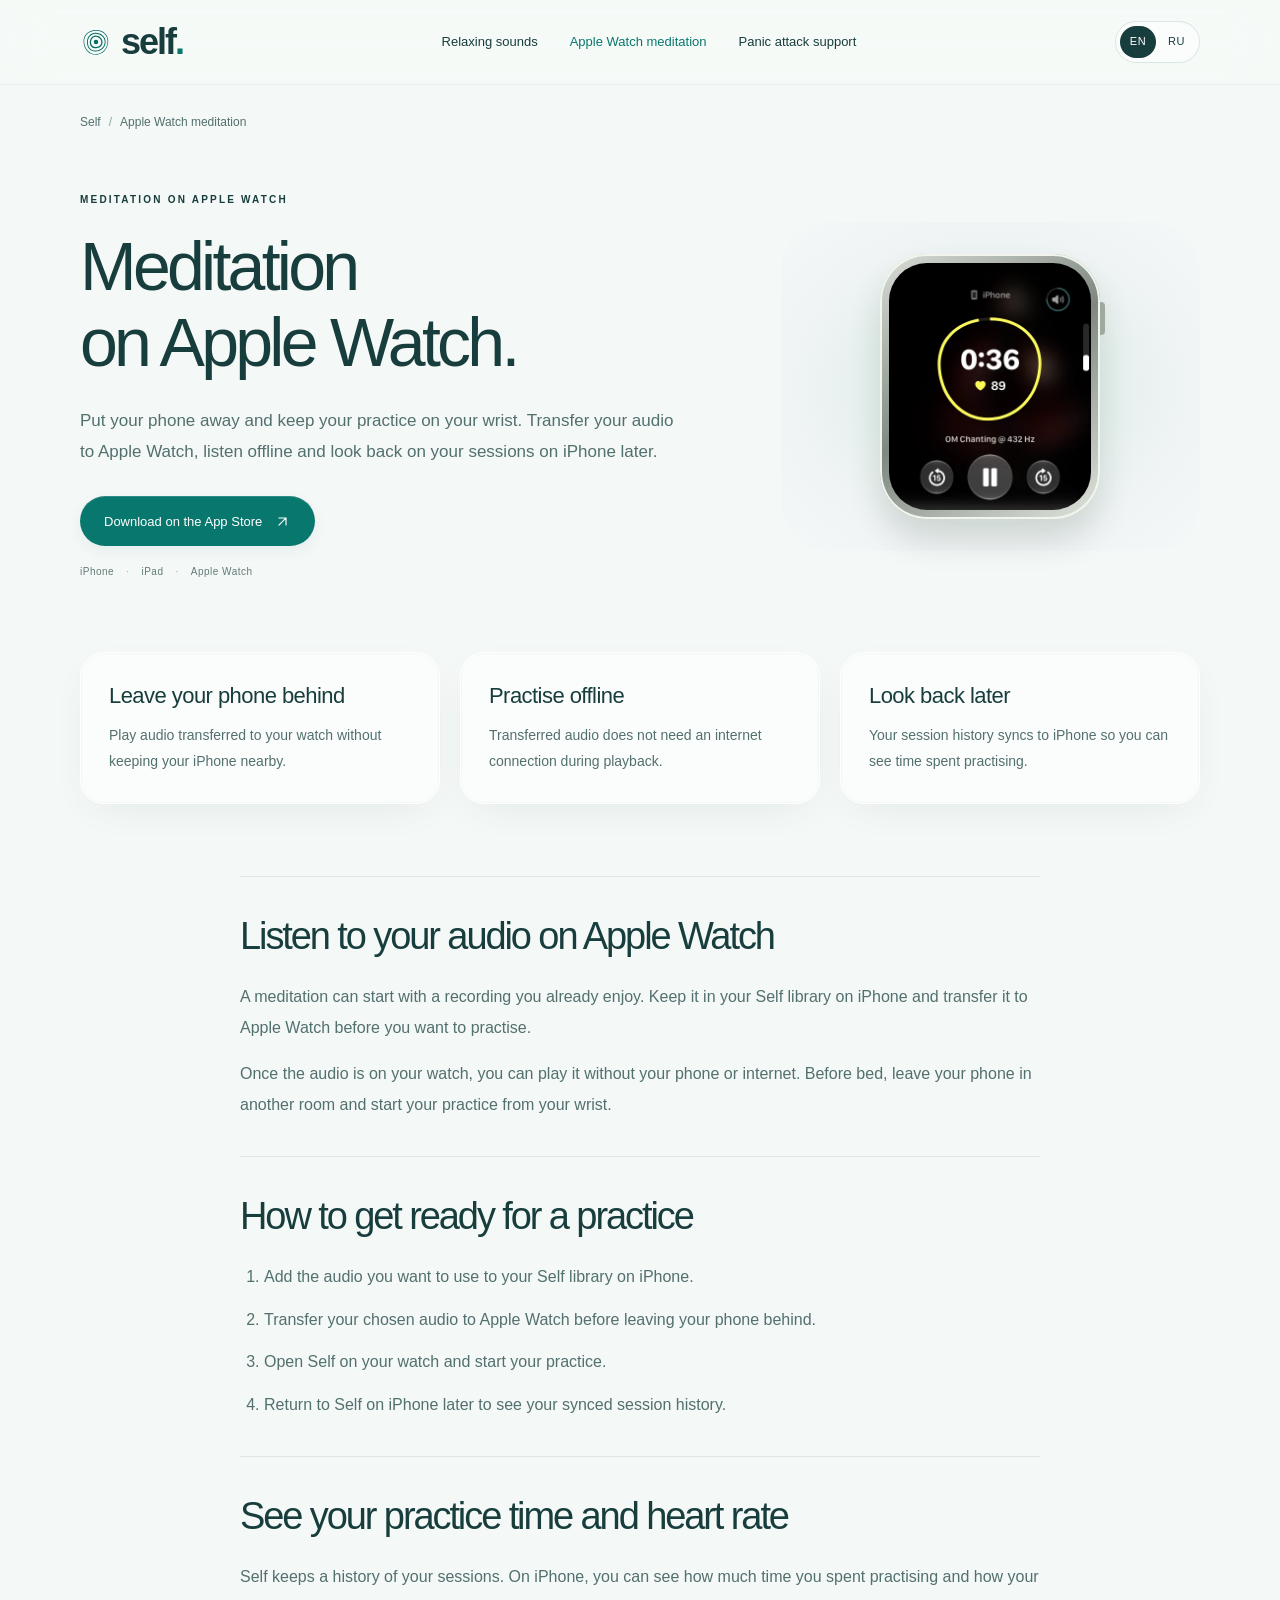
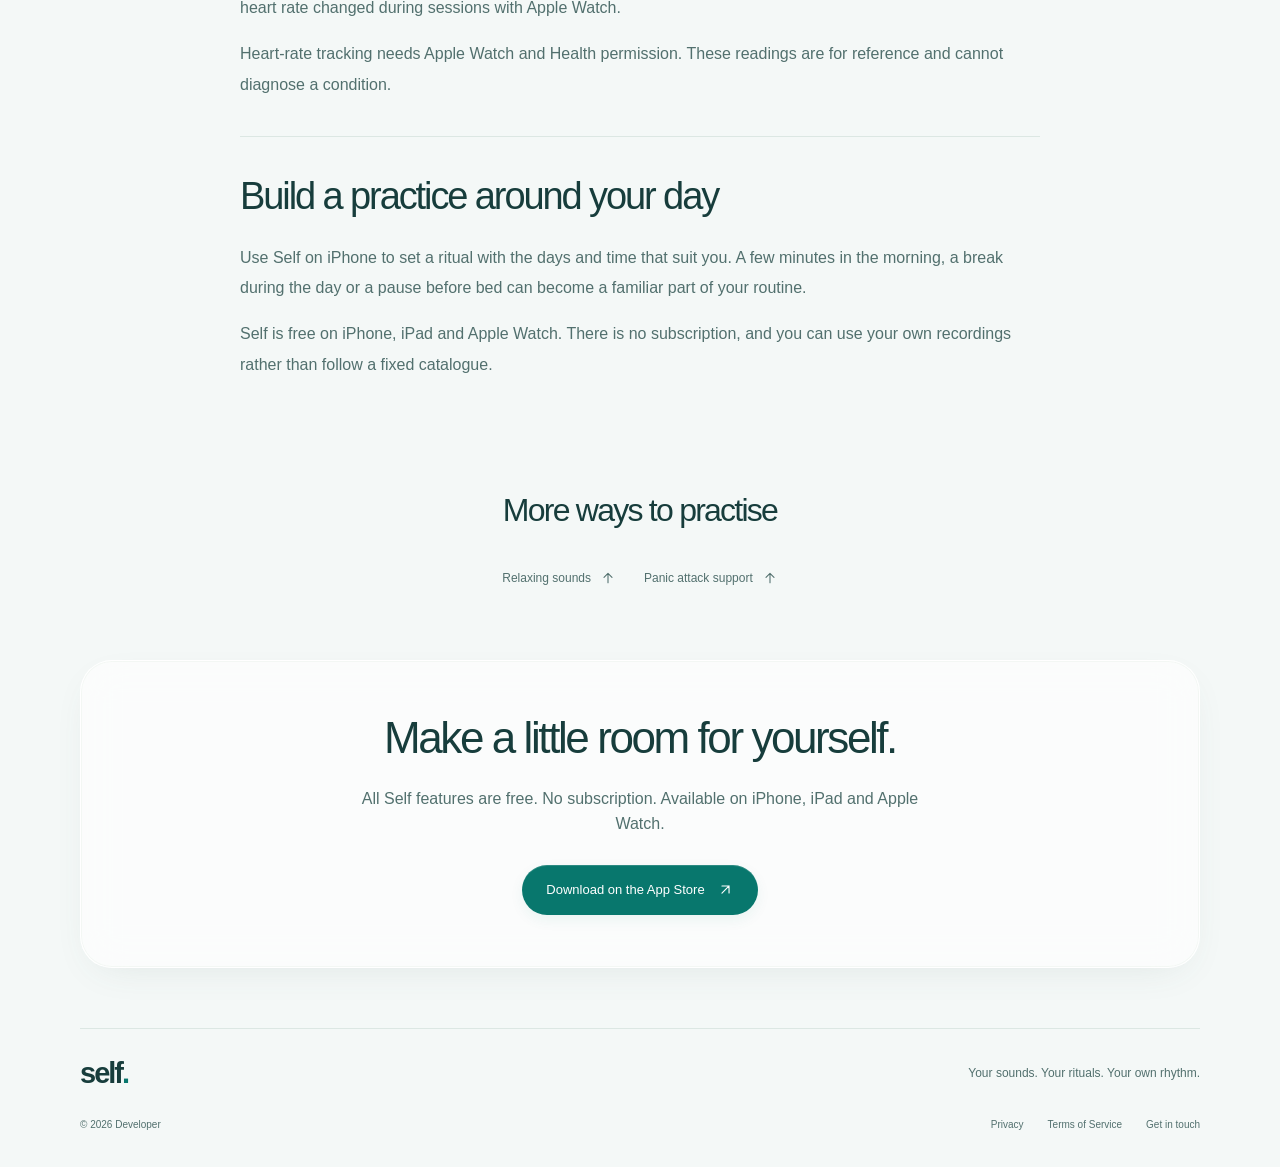
==== apple-watch-meditation/index.html @ dfea4851 "some seo" ====
<!DOCTYPE html>
<html lang="en">
<head>
  <meta charset="utf-8">
  <meta name="viewport" content="width=device-width, initial-scale=1">
  <meta name="theme-color" content="#eff6f5">
  <title>Meditation on Apple Watch Without Your Phone - Self</title>
  <meta name="description" content="Transfer your audio to Apple Watch and meditate without your iPhone or internet. Track sessions and heart-rate changes with Self, a free meditation app.">
  <link rel="canonical" href="https://c0dedbear.github.io/self/apple-watch-meditation/">
  <link rel="alternate" hreflang="en" href="https://c0dedbear.github.io/self/apple-watch-meditation/">
  <link rel="alternate" hreflang="ru" href="https://c0dedbear.github.io/self/ru/apple-watch-meditation/">
  <link rel="alternate" hreflang="x-default" href="https://c0dedbear.github.io/self/apple-watch-meditation/">
  <meta property="og:type" content="website">
  <meta property="og:site_name" content="Self">
  <meta property="og:locale" content="en_US">
  <meta property="og:locale:alternate" content="ru_RU">
  <meta property="og:title" content="Meditation on Apple Watch Without Your Phone - Self">
  <meta property="og:description" content="Transfer your audio to Apple Watch and meditate without your iPhone or internet. Track sessions and heart-rate changes with Self, a free meditation app.">
  <meta property="og:url" content="https://c0dedbear.github.io/self/apple-watch-meditation/">
  <meta property="og:image" content="https://c0dedbear.github.io/self/assets/social.jpg">
  <meta property="og:image:alt" content="Self meditation and relaxing sounds app">
  <meta property="og:image:width" content="1200">
  <meta property="og:image:height" content="630">
  <meta name="twitter:card" content="summary_large_image">
  <meta name="twitter:title" content="Meditation on Apple Watch Without Your Phone - Self">
  <meta name="twitter:description" content="Transfer your audio to Apple Watch and meditate without your iPhone or internet. Track sessions and heart-rate changes with Self, a free meditation app.">
  <meta name="twitter:image" content="https://c0dedbear.github.io/self/assets/social.jpg">
  <meta name="twitter:image:alt" content="Self meditation and relaxing sounds app">
  <link rel="icon" type="image/svg+xml" href="../assets/favicon.svg">
  <link rel="stylesheet" href="../assets/site.css">
  <link rel="stylesheet" href="../assets/feature.css">
  <script src="../assets/language.js" defer></script>
  <script src="../assets/analytics.js" defer></script>
  <script data-goatcounter="https://self.goatcounter.com/count" defer src="https://gc.zgo.at/count.js"></script>
  <script type="application/ld+json">
{
  "@context": "https://schema.org",
  "@graph": [
    {
      "@type": "WebPage",
      "@id": "https://c0dedbear.github.io/self/apple-watch-meditation/#webpage",
      "url": "https://c0dedbear.github.io/self/apple-watch-meditation/",
      "name": "Meditation on Apple Watch Without Your Phone - Self",
      "description": "Transfer your audio to Apple Watch and meditate without your iPhone or internet. Track sessions and heart-rate changes with Self, a free meditation app.",
      "inLanguage": "en",
      "about": {
        "@id": "https://c0dedbear.github.io/self/#app"
      }
    },
    {
      "@type": "BreadcrumbList",
      "itemListElement": [
        {
          "@type": "ListItem",
          "position": 1,
          "name": "Self",
          "item": "https://c0dedbear.github.io/self/"
        },
        {
          "@type": "ListItem",
          "position": 2,
          "name": "Apple Watch meditation",
          "item": "https://c0dedbear.github.io/self/apple-watch-meditation/"
        }
      ]
    }
  ]
}
  </script>
</head>
<body class="feature-page">
  <a class="skip-link" href="#main">Skip to content</a>
  <svg class="icon-definitions" aria-hidden="true" xmlns="http://www.w3.org/2000/svg">
    <defs>
      <symbol id="i-arrow" viewBox="0 0 24 24"><path d="M5 12h14m-6-6 6 6-6 6"/></symbol>
      <symbol id="i-external" viewBox="0 0 24 24"><path d="M7 17 17 7M7 7h10v10"/></symbol>
      <symbol id="i-sound" viewBox="0 0 24 24"><path d="M4 9v6m4-10v14m4-12v10m4-13v16m4-11v6"/></symbol>
      <symbol id="i-watch" viewBox="0 0 24 24"><rect x="5" y="5" width="14" height="14" rx="5"/><path d="m8 5 1-4h6l1 4m-8 14 1 4h6l1-4m-4-10v3l2 2"/></symbol>
      <symbol id="i-leaf" viewBox="0 0 24 24"><path d="M20 3C6 1 1 10 6 16s16-1 14-13ZM4 21 15 10"/></symbol>
      <symbol id="i-heart" viewBox="0 0 24 24"><path d="M20 13 12 21 4 13C-2 7 6-1 12 5c6-6 14 2 8 8Z"/></symbol>
      <symbol id="i-file" viewBox="0 0 24 24"><path d="M14 2H5v20h14V7Zm0 0v5h5M8 12h8M8 16h5"/></symbol>
      <symbol id="i-calendar" viewBox="0 0 24 24"><rect x="3" y="5" width="18" height="16" rx="4"/><path d="M7 2v6m10-6v6M3 11h18m-13 5h1m6 0h1"/></symbol>
      <symbol id="i-rain" viewBox="0 0 24 24"><path d="M6 15H5a4 4 0 1 1 1-8 6 6 0 0 1 11 0 4 4 0 1 1 2 8h-1M8 17l-1 3m6-3-1 3m6-3-1 3"/></symbol>
      <symbol id="i-tree" viewBox="0 0 24 24"><path d="m12 2 7 8h-4l6 7H3l6-7H5Zm0 15v5"/></symbol>
      <symbol id="i-wave" viewBox="0 0 24 24"><path d="M2 7q3-4 7 0t7 0 6 0M2 12q3-4 7 0t7 0 6 0M2 17q3-4 7 0t7 0 6 0"/></symbol>
      <symbol id="i-fire" viewBox="0 0 24 24"><path d="M12 2c3 5 0 7 4 9l2-4c6 8 2 15-6 15S1 15 6 9c0 4 3 4 3 4s-2-6 3-11Z"/></symbol>
      <symbol id="i-coffee" viewBox="0 0 24 24"><path d="M4 9h13v8a4 4 0 0 1-4 4H8a4 4 0 0 1-4-4Zm13 1h2a3 3 0 1 1 0 6h-2M7 2v3m4-3v3m4-3v3"/></symbol>
      <symbol id="i-offline" viewBox="0 0 24 24"><path d="M3 3l18 18M2 8a17 17 0 0 1 3-2m3-1a17 17 0 0 1 14 3M5 12a11 11 0 0 1 3-2m4-1a11 11 0 0 1 7 3M8 16a6 6 0 0 1 7-1M12 20h.01"/></symbol>
      <symbol id="i-menu" viewBox="0 0 24 24"><path d="M4 8h16M4 16h16"/></symbol>
    </defs>
  </svg>
  <header class="site-header">
    <div class="header-inner container">
      <a class="wordmark" href="../" aria-label="Self"><img src="../assets/mark.svg" width="32" height="32" alt=""><span>self<span class="wordmark-dot">.</span></span></a>
      <nav class="desktop-nav" aria-label="Navigation"><a href="../relaxing-sounds/">Relaxing sounds</a><a href="./" aria-current="page">Apple Watch meditation</a><a href="../panic-attack-support/">Panic attack support</a></nav>
      <div class="header-actions"><nav class="language-switch" aria-label="Language"><a href="./" data-language="en" lang="en" hreflang="en" aria-label="English" aria-current="page">EN</a><a href="../ru/apple-watch-meditation/" data-language="ru" lang="ru" hreflang="ru" aria-label="Русский">RU</a></nav><details class="mobile-menu"><summary aria-label="Menu"><svg class="icon" aria-hidden="true"><use href="#i-menu"/></svg></summary><nav aria-label="Navigation"><a href="../relaxing-sounds/">Relaxing sounds</a><a href="./" aria-current="page">Apple Watch meditation</a><a href="../panic-attack-support/">Panic attack support</a></nav></details></div>
    </div>
  </header>
  <main id="main">
    <nav class="breadcrumbs container" aria-label="Breadcrumbs"><ol><li><a href="../">Self</a></li><li aria-current="page">Apple Watch meditation</li></ol></nav>
    <section class="topic-hero container" aria-labelledby="topic-title">
      <div><span class="eyebrow">MEDITATION ON APPLE WATCH</span><h1 id="topic-title">Meditation<br>on Apple Watch.</h1><p class="topic-intro">Put your phone away and keep your practice on your wrist. Transfer your audio to Apple Watch, listen offline and look back on your sessions on iPhone later.</p><div class="hero-actions"><a class="button button-primary" href="https://apps.apple.com/app/id6794390672" target="_blank" rel="noopener noreferrer" data-analytics-event="download_app_apple-watch-meditation_hero" data-goatcounter-click="download_app_apple-watch-meditation_hero_en" data-goatcounter-title="App Store: apple-watch-meditation_hero" data-goatcounter-no-session="1"><span>Download on the App Store</span><svg class="icon" aria-hidden="true"><use href="#i-external"/></svg></a></div><div class="platforms"><span>iPhone</span><span>iPad</span><span>Apple Watch</span></div></div>
      <div class="topic-visual"><div class="watch-frame"><img src="../assets/watch-en.webp" width="416" height="496" alt="Self meditation player on Apple Watch with a session timer" fetchpriority="high"></div></div>
    </section>
    <div class="topic-highlights container"><article class="topic-highlight glass-surface"><h2>Leave your phone behind</h2><p>Play audio transferred to your watch without keeping your iPhone nearby.</p></article>
<article class="topic-highlight glass-surface"><h2>Practise offline</h2><p>Transferred audio does not need an internet connection during playback.</p></article>
<article class="topic-highlight glass-surface"><h2>Look back later</h2><p>Your session history syncs to iPhone so you can see time spent practising.</p></article></div>
    <article class="topic-content container" aria-label="Apple Watch meditation"><section class="topic-section" id="section-1" aria-labelledby="section-1-title"><h2 id="section-1-title">Listen to your audio on Apple Watch</h2><p>A meditation can start with a recording you already enjoy. Keep it in your Self library on iPhone and transfer it to Apple Watch before you want to practise.</p><p>Once the audio is on your watch, you can play it without your phone or internet. Before bed, leave your phone in another room and start your practice from your wrist.</p></section>
      <section class="topic-section" id="section-2" aria-labelledby="section-2-title"><h2 id="section-2-title">How to get ready for a practice</h2><ol><li>Add the audio you want to use to your Self library on iPhone.</li><li>Transfer your chosen audio to Apple Watch before leaving your phone behind.</li><li>Open Self on your watch and start your practice.</li><li>Return to Self on iPhone later to see your synced session history.</li></ol></section>
      <section class="topic-section" id="section-3" aria-labelledby="section-3-title"><h2 id="section-3-title">See your practice time and heart rate</h2><p>Self keeps a history of your sessions. On iPhone, you can see how much time you spent practising and how your heart rate changed during sessions with Apple Watch.</p><p>Heart-rate tracking needs Apple Watch and Health permission. These readings are for reference and cannot diagnose a condition.</p></section>
      <section class="topic-section" id="section-4" aria-labelledby="section-4-title"><h2 id="section-4-title">Build a practice around your day</h2><p>Use Self on iPhone to set a ritual with the days and time that suit you. A few minutes in the morning, a break during the day or a pause before bed can become a familiar part of your routine.</p><p>Self is free on iPhone, iPad and Apple Watch. There is no subscription, and you can use your own recordings rather than follow a fixed catalogue.</p></section></article>
    <section class="topic-related container" aria-labelledby="related-title"><h2 id="related-title">More ways to practise</h2><nav class="topic-related-links" aria-label="More ways to practise"><a class="text-link" href="../relaxing-sounds/">Relaxing sounds<svg class="icon" aria-hidden="true"><use href="#i-arrow"/></svg></a><a class="text-link" href="../panic-attack-support/">Panic attack support<svg class="icon" aria-hidden="true"><use href="#i-arrow"/></svg></a></nav></section>
    <section class="topic-closing container glass-surface" aria-labelledby="closing-title"><h2 id="closing-title">Make a little room for yourself.</h2><p>All Self features are free. No subscription. Available on iPhone, iPad and Apple Watch.</p><a class="button button-primary" href="https://apps.apple.com/app/id6794390672" target="_blank" rel="noopener noreferrer" data-analytics-event="download_app_apple-watch-meditation_closing" data-goatcounter-click="download_app_apple-watch-meditation_closing_en" data-goatcounter-title="App Store: apple-watch-meditation_closing" data-goatcounter-no-session="1"><span>Download on the App Store</span><svg class="icon" aria-hidden="true"><use href="#i-external"/></svg></a></section>
  </main>
  <footer class="site-footer container"><div class="footer-top"><a class="wordmark" href="../" aria-label="Self"><span>self<span class="wordmark-dot">.</span></span></a><p>Your sounds. Your rituals. Your own rhythm.</p></div><div class="footer-bottom"><span>© <span data-year>2026</span> Developer</span><nav aria-label="Useful links"><a href="../privacy/">Privacy</a><a href="../terms/">Terms of Service</a><a href="mailto:codedbear@icloud.com">Get in touch</a></nav></div></footer>
</body>
</html>
---- assets/site.css ----
:root {
  color-scheme: light;
  --ink: #173d3c;
  --secondary: #52706e;
  --accent: #08776d;
  --accent-dark: #07665f;
  --mint: #d2eee5;
  --background: #f4f8f7;
  --rule: #dce7e3;
  --glass: rgb(255 255 255 / 62%);
  --ease: cubic-bezier(.22, 1, .36, 1);
  font-family: -apple-system, BlinkMacSystemFont, "Segoe UI", sans-serif;
  font-synthesis: none;
  -webkit-font-smoothing: antialiased;
  scroll-behavior: smooth;
  scroll-padding-top: 104px;
}
* { box-sizing: border-box; }
body { margin: 0; background: var(--background); color: var(--ink); line-height: 1.6; }
body, button, a { -webkit-tap-highlight-color: transparent; }
button, input { font: inherit; }
button, summary { cursor: pointer; }
a { color: inherit; text-decoration: none; }
img { max-width: 100%; height: auto; display: block; }
button { color: inherit; }
button:disabled { cursor: default; }
[hidden] { display: none !important; }
::selection { color: var(--ink); background: #c6e8de; }
:focus-visible { outline: 3px solid var(--accent); outline-offset: 5px; }
.container { width: min(1120px, calc(100% - 64px)); margin-inline: auto; }
.icon { display: block; width: 24px; height: 24px; fill: none; stroke: currentColor; stroke-width: 1.6; stroke-linecap: round; stroke-linejoin: round; flex: 0 0 auto; }
.icon-definitions { position: absolute; width: 0; height: 0; overflow: hidden; }
.sr-only { position: absolute; width: 1px; height: 1px; padding: 0; margin: -1px; overflow: hidden; clip-path: inset(50%); white-space: nowrap; border: 0; }
.skip-link { position: fixed; z-index: 20; left: 24px; top: 16px; padding: 12px 20px; border-radius: 14px; color: #fff; background: var(--accent); transform: translateY(-160%); }
.skip-link:focus { transform: none; }
.site-header { position: sticky; z-index: 10; top: 0; background: rgb(246 250 248 / 78%); border-bottom: 1px solid rgb(216 231 225 / 50%); backdrop-filter: blur(22px); -webkit-backdrop-filter: blur(22px); }
.header-inner { min-height: 84px; display: flex; justify-content: space-between; align-items: center; gap: 24px; }
.wordmark { display: inline-flex; align-items: center; gap: 9px; line-height: 1; }
.wordmark > span { font-size: 36px; letter-spacing: -2px; font-weight: 650; }
.wordmark-dot { color: var(--accent); }
.desktop-nav { display: flex; gap: 32px; font-size: 13px; font-weight: 500; }
.desktop-nav a { padding-block: 12px; position: relative; }
.desktop-nav a::after { content: ""; position: absolute; bottom: 7px; left: 0; width: 100%; height: 1px; background: var(--accent); transform: scaleX(0); transform-origin: left; transition: transform .3s var(--ease); }
.desktop-nav a:hover::after { transform: scaleX(1); }
.header-actions { display: flex; align-items: center; gap: 12px; }
.language-switch { display: flex; gap: 2px; padding: 4px; border: 1px solid rgb(201 219 211 / 65%); border-radius: 100px; background: rgb(255 255 255 / 55%); }
.language-switch a { display: grid; place-items: center; border-radius: 100px; padding: 7px 10px; min-height: 32px; font-size: 11px; letter-spacing: .5px; transition: background .2s, color .2s; }
.language-switch a[aria-current="page"] { background: var(--ink); color: #fff; }
.mobile-menu summary { width: 38px; height: 38px; display: grid; place-items: center; background: transparent; border: 1px solid var(--rule); border-radius: 50%; }
.mobile-menu { display: none; }
.hero { position: relative; overflow: clip; padding-top: 77px; background: linear-gradient(180deg, #f0f5f5, #f4f8f7); isolation: isolate; }
.hero-wash { position: absolute; inset: 0; z-index: -1; pointer-events: none; }
.hero-wash span { position: absolute; border-radius: 50%; filter: blur(70px); opacity: .52; animation: ambient 22s ease-in-out infinite alternate; }
.hero-wash span:nth-child(1) { width: 660px; height: 660px; left: calc(50% - 620px); top: 210px; background: #dcdaef; }
.hero-wash span:nth-child(2) { width: 820px; height: 620px; right: calc(50% - 650px); top: 260px; background: #bce8dd; animation-delay: -10s; }
.hero-wash span:nth-child(3) { width: 420px; height: 400px; right: 10%; top: -150px; background: #dfedee; animation-delay: -5s; }
.hero-content { position: relative; z-index: 2; text-align: center; }
.eyebrow { font-size: 10px; font-weight: 600; letter-spacing: 2.2px; text-transform: uppercase; line-height: 1.6; display: block; }
.hero-eyebrow { display: inline-flex; align-items: center; gap: 10px; border: 1px solid #dbe9e3; border-radius: 100px; padding: 9px 16px; background: rgb(255 255 255 / 50%); font-size: 9px; letter-spacing: 1.8px; }
.status-dot { width: 5px; height: 5px; border-radius: 50%; background: #579d88; box-shadow: 0 0 0 4px #579d8810; flex: 0 0 auto; }
h1, h2, h3, p { margin: 0; }
h1 { font-weight: 500; font-size: clamp(56px, 6.8vw, 88px); line-height: 1.08; letter-spacing: -.065em; margin: 27px 0 24px; }
.gradient-text { color: var(--accent); background: linear-gradient(110deg, #167867, #6d9a92 92%); -webkit-background-clip: text; background-clip: text; -webkit-text-fill-color: transparent; }
.hero-description { max-width: 450px; margin-inline: auto; font-size: 16px; color: var(--secondary); line-height: 1.85; }
.hero-actions { margin: 29px 0 22px; display: flex; justify-content: center; align-items: center; gap: 20px; flex-wrap: wrap; }
.button { display: inline-flex; justify-content: center; align-items: center; gap: 12px; min-height: 50px; border: 0; border-radius: 100px; padding: 14px 24px; font-size: 13px; font-weight: 500; line-height: 1.5; transition: transform .3s var(--ease), box-shadow .3s, background .3s; }
.button-primary { color: #fff; background: var(--accent); box-shadow: 0 5px 14px #08776d12, inset 0 1px 0 #ffffff26; }
.button-primary:hover { background: var(--accent-dark); transform: translateY(-2px); box-shadow: 0 10px 24px #08776d24; }
.button .icon { width: 17px; height: 17px; }
.platforms { display: flex; justify-content: center; gap: 12px; color: #627b76; font-size: 10px; letter-spacing: .5px; }
.platforms span + span::before { content: "·"; margin-right: 12px; opacity: .6; }
.hero-scene { height: 657px; position: relative; margin-top: 14px; }
.scene-halo { position: absolute; width: min(690px, 100%); aspect-ratio: 1; border-radius: 50%; left: 50%; top: 0; transform: translateX(-50%); background: radial-gradient(circle, #b4e2d89c 0%, #c8e8e03d 45%, transparent 68%); }
.scene-mark { position: absolute; width: min(630px, 100%); left: 50%; top: -5px; transform: translateX(-50%); opacity: .1; }
.scene-mark img { width: 100%; }
.scene-phone { width: 235px; position: absolute; left: calc(50% - 117.5px); top: 53px; transform: translateY(var(--hero-offset, 0px)) rotate(-3deg); transition: transform .5s var(--ease); z-index: 2; }
.phone-frame { padding: 7px; background: linear-gradient(135deg, #eff4f1, #9eaca8 60%, #f5faf6); border: 1px solid #b3c2bd; border-radius: 37px; box-shadow: 0 30px 65px -20px #244c4240, 0 5px 14px #173d3c0e, inset 0 0 0 2px #fff; }
.phone-frame img { width: 100%; border-radius: 29px; }
.glass-surface { background: var(--glass); border: 1px solid rgb(255 255 255 / 85%); box-shadow: 0 12px 40px -18px #41665b26, inset 0 0 0 1px #e0ebe24d; backdrop-filter: blur(20px); -webkit-backdrop-filter: blur(20px); }
.floating-card { position: absolute; border-radius: 24px; padding: 20px 22px; z-index: 3; display: flex; align-items: center; gap: 14px; animation: float 9s ease-in-out infinite; }
.floating-card strong { display: block; font-size: 13px; font-weight: 500; }
.floating-card span:not(.tile-icon) { display: block; font-size: 11px; color: var(--secondary); margin-top: 3px; }
.float-sounds { left: calc(50% - 425px); top: 155px; width: 268px; flex-wrap: wrap; transform: rotate(-6deg); }
.float-watch { right: calc(50% - 435px); top: 328px; width: 279px; transform: rotate(5deg); animation-delay: -4s; }
.tile-icon { width: 40px; height: 40px; display: grid; place-items: center; background: #e3f0e9; color: var(--accent); border-radius: 13px; flex: 0 0 auto; }
.tile-icon .icon { width: 20px; height: 20px; }
.mini-faders { display: flex; gap: 8px; width: 100%; padding-left: 54px; padding-top: 2px; }
.mini-faders i { width: 22px; height: 57px; border: 1px solid #c5d9cf; border-radius: 12px; background: linear-gradient(to top, #86b9a5 58%, #ecf6f1 58%); }
.mini-faders i:nth-child(2) { background: linear-gradient(to top, #a3c5cb 34%, #ecf6f1 34%); }
.mini-faders i:nth-child(3) { background: linear-gradient(to top, #b3b6d0 77%, #ecf6f1 77%); }
.mini-faders i:nth-child(4) { background: linear-gradient(to top, #cbbba7 43%, #ecf6f1 43%); }
.scene-caption { position: absolute; bottom: 14px; left: 0; right: 0; display: flex; justify-content: center; align-items: center; gap: 22px; font-size: 11px; color: var(--secondary); letter-spacing: .9px; }
.caption-line { width: 60px; height: 1px; background: #bccfc8; }
.section-space { padding-top: 115px; }
.section-heading { text-align: center; margin-bottom: 50px; }
h2 { font-size: clamp(36px, 4.5vw, 54px); line-height: 1.15; font-weight: 500; letter-spacing: -.055em; margin-top: 16px; }
.soft-text { color: #739289; }
.section-heading > p { max-width: 420px; margin: 21px auto 0; font-size: 15px; color: var(--secondary); line-height: 1.85; }
.feature-grid { display: grid; grid-template-columns: 1.1fr 1fr; gap: 24px; }
.feature-card { position: relative; display: flex; flex-direction: column; border-radius: 32px; min-height: 575px; overflow: hidden; isolation: isolate; transition: box-shadow .5s var(--ease), transform .5s var(--ease); }
@media(hover: hover) { .feature-card:hover { box-shadow: 0 28px 65px -26px #285b492b; transform: translateY(-4px); } }
.feature-copy { position: relative; z-index: 2; flex-shrink: 0; padding: 35px 36px; }
.feature-copy .tile-icon { margin-bottom: 24px; }
.feature-copy .eyebrow { color: var(--secondary); font-size: 9px; letter-spacing: 1.5px; margin-bottom: 15px; }
h3 { font-size: 30px; font-weight: 500; line-height: 1.23; letter-spacing: -.035em; }
.feature-copy > p { color: var(--secondary); font-size: 13px; line-height: 1.85; max-width: 355px; margin-top: 17px; }
.sound-card { background: linear-gradient(150deg, #e8f4ee, #e2efe9 55%, #e9edf4); }
.sound-art { position: relative; height: 220px; flex-shrink: 0; margin-top: auto; display: flex; justify-content: center; align-items: flex-end; }
.sound-orbit { position: absolute; top: -180px; right: -60px; width: 400px; height: 400px; border: 1px solid #bad7c47a; border-radius: 50%; z-index: -1; }
.sound-orbit::after { content: ""; position: absolute; inset: 35px; border: 1px solid #bad7c45c; border-radius: 50%; }
.sound-bars { display: flex; gap: 18px; align-items: flex-end; padding: 0 20px 27px; width: min(345px, 100%); }
.sound-bar { height: 158px; flex: 1; min-width: 0; position: relative; display: flex; align-items: flex-end; justify-content: center; padding-bottom: 20px; border: 1px solid #ffffff; border-radius: 40px; background: #ffffff85; color: #fff; overflow: hidden; box-shadow: 0 12px 24px #385e4312; }
.sound-bar span { position: absolute; inset: 36% 0 0; border-radius: 22px; z-index: 0; background: #82a7b4; }
.sound-bar .icon { z-index: 1; width: 23px; }
.sound-bar.forest span { top: 13%; background: #76a78a; }
.sound-bar.waves span { top: 49%; background: #779dca; }
.sound-bar.fire span { top: 61%; background: #c7a77d; }
.library-card { background: linear-gradient(155deg, #f5f7fc, #e8eef5); }
.library-card h3 { font-size: 29px; }
.card-device { position: relative; flex-shrink: 0; width: 225px; margin: 0 48px -245px auto; transform: rotate(-9deg); }
.rhythm-section { position: relative; overflow: clip; }
.rhythm-layout { display: grid; grid-template-columns: 1fr 1fr; align-items: center; gap: 88px; }
.rhythm-visual { position: relative; min-height: 580px; display: grid; place-items: center; }
.rhythm-blob { position: absolute; width: 440px; max-width: 100%; height: 480px; background: linear-gradient(120deg, #e5e7f1, #dceee8); border-radius: 46% 54% 55% 45% / 52% 42% 58% 48%; transform: rotate(-12deg); }
.rhythm-visual > .phone-frame { width: 216px; transform: rotate(5deg); z-index: 1; }
.ritual-note { position: absolute; z-index: 2; bottom: 68px; left: -6px; padding: 18px 22px; border-radius: 18px; font-size: 12px; line-height: 1.6; display: flex; gap: 14px; align-items: center; transform: rotate(-5deg); }
.ritual-note .icon { color: var(--accent); }
.rhythm-copy > p { margin-top: 24px; max-width: 380px; font-size: 15px; line-height: 1.85; color: var(--secondary); }
.detail-list { padding: 0; margin: 29px 0 0; list-style: none; display: grid; gap: 20px; }
.detail-list li { display: flex; gap: 12px; align-items: center; font-size: 12px; color: var(--secondary); }
.detail-list .icon { width: 18px; height: 18px; color: var(--accent); }
.devices-grid { grid-template-columns: 1fr 1fr; }
.devices-grid .feature-card { min-height: 560px; }
.watch-card { background: linear-gradient(135deg, #eef4ed, #e4eee3 75%, #e2e9e4); }
.watch-stage { position: relative; flex-shrink: 0; width: 210px; height: 305px; margin: auto 48px -26px auto; transform: rotate(-14deg); }
.watch-strap { position: absolute; inset: -30px 24px; border-radius: 32px; background: linear-gradient(90deg, #c5d0c3, #e1e5dd 35%, #c7d1c4); box-shadow: inset 0 0 0 1px #b9c6b4; }
.watch-frame { position: absolute; inset: 49px 0 31px; padding: 9px; border-radius: 47px; background: linear-gradient(145deg, #dadfd8, #7e8880 48%, #e1e5de); box-shadow: 0 22px 32px #213e2826, inset 0 0 0 2px #f2f5ec; }
.watch-frame::after { content: ""; position: absolute; right: -5px; top: 48px; width: 5px; height: 33px; background: #9fa9a0; border-radius: 0 4px 4px 0; }
.watch-frame img { width: 100%; height: 100%; object-fit: cover; border-radius: 38px; }
.diary-card { background: linear-gradient(135deg, #eef1fa, #e5ecf5); }
.diary-card .card-device { width: 212px; transform: rotate(8deg); }
.feature-note { max-width: 640px; margin: 22px auto 0; font-size: 10px; line-height: 1.7; text-align: center; color: var(--secondary); }
.panic-panel { display: grid; grid-template-columns: minmax(0, 1.2fr) minmax(0, .8fr); gap: 40px; align-items: center; padding: 48px; border-radius: 36px; overflow: clip; background: linear-gradient(120deg, #f9f5f8e6, #f1eff7e6 65%, #ecf2f5e6); }
.panic-copy .eyebrow { color: #886780; }
.panic-copy h2 { font-size: clamp(34px, 3.6vw, 47px); margin-top: 17px; }
.panic-copy .soft-text { color: #977e95; }
.panic-intro { margin-top: 22px; font-size: 13px; line-height: 1.85; color: var(--secondary); max-width: 465px; }
.panic-mechanics { margin-top: 27px; border-top: 1px solid #ded8e3; }
.panic-mechanics details { border-bottom: 1px solid #ded8e3; }
.panic-mechanics summary { display: flex; gap: 13px; align-items: center; min-height: 66px; padding: 13px 0; font-size: 13px; font-weight: 600; cursor: pointer; list-style: none; line-height: 1.5; }
.panic-mechanics summary::-webkit-details-marker { display: none; }
.panic-mechanics summary:hover { color: #886780; }
.panic-step { font-size: 10px; font-weight: 500; letter-spacing: .05em; color: #977e95; flex-shrink: 0; }
.panic-expand { position: relative; margin-left: auto; flex: 0 0 22px; height: 22px; border-radius: 50%; background: #e9e3ed; }
.panic-expand::before, .panic-expand::after { content: ""; position: absolute; background: #886780; width: 8px; height: 1px; left: 7px; top: 10.5px; }
.panic-expand::after { rotate: 90deg; transition: rotate .2s var(--ease); }
.panic-mechanics details[open] .panic-expand::after { rotate: 0deg; }
.panic-mechanics details > p { padding: 0 0 19px 27px; font-size: 12px; line-height: 1.8; color: var(--secondary); }
.panic-voice { display: flex; gap: 12px; align-items: center; margin-top: 25px; color: #886780; }
.panic-voice .icon { flex: 0 0 21px; }
.panic-voice p { font-size: 11px; line-height: 1.7; }
.panic-visual { min-width: 0; position: relative; display: flex; flex-direction: column; align-items: center; justify-content: center; padding-block: 28px; }
.panic-orbit { position: absolute; width: 360px; aspect-ratio: 1; border-radius: 50%; background: radial-gradient(circle, #e2cee2 0, #e5dbe940 62%, transparent 72%); }
.panic-orbit::before, .panic-orbit::after { content: ""; position: absolute; inset: 10%; border: 1px solid #cbb9d047; border-radius: 50%; }
.panic-orbit::after { inset: -3%; }
.panic-visual .phone-frame { width: 218px; max-width: 100%; z-index: 1; transform: rotate(3deg); box-shadow: 0 28px 55px -17px #4e315c40; }
.panic-step-visual { display: none; }
.panic-screen-stack { display: grid; }
.panic-screen-stack .panic-screen { grid-area: 1 / 1; width: 100%; aspect-ratio: 840 / 1826; object-fit: cover; opacity: 0; visibility: hidden; transition: opacity .3s var(--ease), visibility .3s; }
.panic-screen-stack .panic-screen.is-active { opacity: 1; visibility: visible; }
.panic-mechanics details[data-active="true"] summary { color: #775470; }
.panic-mechanics details[data-active="true"] .panic-step { color: #775470; font-weight: 700; }
.panic-card-visual { align-self: stretch; display: flex; justify-content: center; margin-top: auto; padding: 30px 0 8px; }
.panic-card-visual .phone-frame { width: 208px; max-width: 100%; box-shadow: 0 24px 46px -18px #4e315c3b; }
.panic-caption { position: relative; margin-top: 28px; font-size: 11px; color: #886780; text-align: center; }
.panic-preparation { margin-top: 33px; }
.panic-preparation > .eyebrow { margin-bottom: 18px; color: #886780; text-align: center; line-height: 1.8; }
.panic-personal-grid { display: grid; grid-template-columns: minmax(0, 1fr) minmax(0, 1fr); gap: 20px; }
.panic-personal-card { display: flex; flex-direction: column; align-items: flex-start; overflow: clip; padding: 30px; border-radius: 26px; background: linear-gradient(130deg, #f8f5f9bd, #eef3f6b0); }
.panic-personal-card .tile-icon { background: #eee7f0; color: #886780; margin-bottom: 18px; }
.panic-personal-card h3 { font-size: 23px; line-height: 1.3; letter-spacing: -.025em; }
.panic-personal-card p { margin-top: 13px; font-size: 13px; color: var(--secondary); line-height: 1.85; }
.closing { text-align: center; padding: 114px 0 93px; }
.closing > img { margin: 0 auto 26px; opacity: .7; }
.closing-actions { margin-top: 28px; }
.closing h2 { font-size: clamp(42px, 4.7vw, 62px); }
.text-link { display: inline-flex; align-items: center; gap: 9px; color: var(--secondary); font-size: 12px; padding: 12px 0; margin-top: 19px; }
.text-link .icon { width: 16px; height: 16px; transform: rotate(-90deg); }
.text-link:hover { color: var(--accent); }
.site-footer { border-top: 1px solid var(--rule); padding: 30px 0 28px; }
.footer-top, .footer-bottom { display: flex; align-items: center; justify-content: space-between; gap: 24px; }
.footer-top p { color: var(--secondary); font-size: 12px; }
.footer-top .wordmark > span { font-size: 29px; }
.footer-bottom { margin-top: 23px; font-size: 10px; color: var(--secondary); }
.footer-features { display: flex; flex-wrap: wrap; gap: 12px 24px; margin-top: 24px; color: var(--secondary); font-size: 12px; }
.footer-features a:hover { color: var(--accent); }
.footer-bottom nav { display: flex; flex-wrap: wrap; gap: 24px; align-items: center; }
.footer-bottom a { padding-block: 6px; }
.footer-bottom a:hover { color: var(--accent); }
.footer-coffee { display: inline-flex; gap: 6px; align-items: center; }
.footer-coffee .icon { width: 14px; height: 14px; }
[data-reveal-state="waiting"] { opacity: 0; transform: translateY(24px); }
[data-reveal] { transition: opacity .85s var(--ease), transform .85s var(--ease); }
@keyframes ambient { to { transform: translate(40px, 30px) scale(1.08); } }
@keyframes float { 0%,100% { translate: 0 0; } 50% { translate: 0 -12px; } }
html[data-motion="off"] *, html[data-motion="off"] *::before, html[data-motion="off"] *::after { animation: none !important; transition: none !important; }
html[data-motion="off"] { scroll-behavior: auto; }
html[data-motion="off"] [data-reveal-state="waiting"] { opacity: 1; transform: none; }
html[data-motion="off"] .scene-phone { transform: rotate(-3deg); }
html[lang="ru"] h1 { font-size: clamp(51px, 6.6vw, 84px); }
@media(min-width: 1500px) { .hero { padding-top: 96px; } }
@media(max-width: 1000px) {
  .panic-panel { padding: 36px; gap: 28px; }
  .container { width: calc(100% - 48px); }
  .float-sounds { left: 30px; width: 230px; top: 125px; padding: 17px; }
  .float-watch { right: 20px; width: 245px; padding: 17px; }
  .floating-card strong { font-size: 12px; }
  .floating-card span:not(.tile-icon) { font-size: 10px; }
  .rhythm-layout { gap: 42px; }
  .feature-copy { padding: 30px; }
  .card-device { width: 195px; }
}
@media(max-width: 760px) {
  .panic-panel { grid-template-columns: minmax(0, 1fr); padding: 34px; gap: 12px; }
  .panic-intro { max-width: none; }
  .panic-visual { display: none; }
  .panic-mechanics details { scroll-margin-top: 100px; }
  .panic-step-visual { display: flex; justify-content: center; padding: 8px 0 24px; }
  .panic-step-visual .phone-frame { width: 190px; max-width: 100%; box-shadow: 0 20px 40px -18px #4e315c40; }
  .header-inner { min-height: 72px; gap: 12px; }
  .desktop-nav { gap: 18px; font-size: 11px; }
  .wordmark > span { font-size: 30px; }
  .wordmark img { width: 27px; }
  .hero { padding-top: 58px; }
  .hero-scene { height: 603px; }
  .scene-phone { width: 210px; left: calc(50% - 105px); top: 50px; }
  .scene-mark { width: 520px; max-width: 100%; }
  .float-sounds { left: 0; top: 143px; width: 205px; padding: 15px; gap: 10px; }
  .float-watch { width: 215px; right: 0; top: 348px; padding: 15px; gap: 10px; }
  .floating-card .tile-icon { width: 30px; height: 30px; border-radius: 9px; }
  .floating-card .tile-icon .icon { width: 17px; height: 17px; }
  .mini-faders { padding-left: 40px; }
  .section-space { padding-top: 85px; }
  .feature-grid { gap: 16px; }
  .feature-card { min-height: 555px; }
  .feature-copy { padding: 25px; }
  .feature-copy h3 { font-size: 27px; }
  .feature-copy p { font-size: 12px; }
  .card-device { width: 190px; margin-right: 35px; margin-bottom: -180px; }
  .sound-art { height: 186px; }
  .sound-bars { gap: 9px; padding-inline: 20px; }
  .sound-bar { height: 130px; }
  .rhythm-layout { gap: 30px; }
  .rhythm-visual { min-height: 525px; }
  .rhythm-visual > .phone-frame { width: 190px; }
  .rhythm-blob { height: 380px; }
  .ritual-note { padding: 14px; font-size: 10px; gap: 8px; bottom: 35px; }
  .watch-stage { width: 178px; height: 268px; margin-right: 35px; }
  .watch-frame { border-radius: 42px; padding: 7px; }
  .watch-frame img { border-radius: 34px; }
  .diary-card .card-device { width: 190px; }
}
@media(max-width: 600px) {
  .panic-personal-grid { grid-template-columns: minmax(0, 1fr); gap: 16px; }
  .panic-personal-card { padding: 26px; border-radius: 24px; }
  .panic-personal-card h3 { font-size: 22px; }
  .panic-personal-card p { font-size: 12px; }
  .panic-preparation > .eyebrow { padding-inline: 12px; letter-spacing: 1.2px; }

  .panic-panel { padding: 28px 24px; border-radius: 28px; }
  .panic-copy h2 { font-size: clamp(31px, 8vw, 40px); }
  .panic-intro { font-size: 12px; }
  .panic-mechanics summary { font-size: 12px; gap: 10px; }
  .panic-mechanics details > p { padding-left: 0; }
  .panic-visual .phone-frame { width: 196px; }
  .panic-orbit { width: 300px; }
  :root { scroll-padding-top: 92px; }
  .container { width: calc(100% - 40px); }
  .header-actions { gap: 8px; }
  .desktop-nav { display: none; }
  .mobile-menu { display: block; position: relative; }
  .mobile-menu summary { list-style: none; }
  .mobile-menu summary::-webkit-details-marker { display: none; }
  .mobile-menu summary .icon { width: 18px; height: 18px; }
  .mobile-menu nav { position: absolute; top: 48px; right: 0; width: 200px; display: grid; padding: 8px; border: 1px solid var(--rule); border-radius: 18px; background: #f8fbf9; box-shadow: 0 15px 35px #193f3b16; }
  .mobile-menu a { display: block; padding: 12px 14px; border-radius: 10px; font-size: 13px; }
  .mobile-menu a:hover { background: #e8f1ed; }
  .hero { padding-top: 44px; }
  h1, html[lang="ru"] h1 { font-size: clamp(44px, 10vw, 60px); letter-spacing: -.058em; margin-top: 26px; }
  .hero-eyebrow { font-size: 8px; letter-spacing: 1.1px; padding: 8px 11px; gap: 8px; }
  .hero-description { max-width: 335px; font-size: 14px; padding-inline: 5px; }
  .hero-actions { margin-top: 24px; gap: 12px; }
  .button { font-size: 12px; padding-inline: 21px; }
  .platforms { font-size: 9px; }
  .hero-scene { height: 587px; margin-top: 22px; }
  .scene-phone { width: 199px; left: calc(50% - 99.5px); top: 61px; }
  .phone-frame { padding: 6px; border-radius: 31px; }
  .phone-frame img { border-radius: 25px; }
  .scene-halo { top: 72px; }
  .scene-mark { width: 370px; max-width: 110%; top: 80px; }
  .float-sounds { top: 22px; left: -4px; width: 177px; padding: 13px; border-radius: 19px; gap: 9px; }
  .floating-card strong { font-size: 10px; }
  .floating-card span:not(.tile-icon) { font-size: 9px; }
  .floating-card .tile-icon { width: 26px; height: 26px; }
  .mini-faders { padding-left: 35px; gap: 6px; }
  .mini-faders i { height: 33px; width: 14px; border-radius: 8px; }
  .float-watch { top: 398px; width: 190px; right: -3px; padding: 13px; border-radius: 18px; }
  .scene-caption { bottom: 8px; font-size: 10px; gap: 16px; }
  .caption-line { width: 36px; }
  .section-space { padding-top: 72px; }
  .section-heading { margin-bottom: 33px; }
  .eyebrow { font-size: 8px; letter-spacing: 1.65px; }
  h2 { font-size: clamp(32px, 8vw, 43px); }
  .section-heading p { font-size: 13px; max-width: 300px; }
  .feature-grid, .devices-grid { grid-template-columns: 1fr; gap: 18px; }
  .feature-card { min-height: 500px; border-radius: 26px; }
  .feature-copy { padding: 29px; }
  .feature-copy h3, .library-card h3 { font-size: 29px; }
  .feature-copy > p { font-size: 12px; max-width: 290px; }
  .feature-copy .tile-icon { margin-bottom: 18px; }
  .feature-copy .eyebrow { font-size: 8px; }
  .sound-art { height: 164px; }
  .sound-bars { width: 275px; gap: 14px; padding-bottom: 15px; }
  .sound-bar { height: 125px; }
  .library-card { min-height: 570px; }
  .card-device, .diary-card .card-device { width: 205px; margin-right: auto; margin-left: auto; margin-bottom: -195px; }
  .rhythm-layout { grid-template-columns: 1fr; gap: 25px; }
  .rhythm-copy { grid-row: 1; text-align: center; }
  .rhythm-copy > p { font-size: 13px; max-width: 325px; margin-inline: auto; }
  .detail-list { max-width: 340px; margin-inline: auto; text-align: left; }
  .detail-list li { font-size: 11px; }
  .rhythm-visual { min-height: 524px; }
  .rhythm-blob { width: 340px; height: 410px; }
  .rhythm-visual > .phone-frame { width: 196px; }
  .ritual-note { left: 2px; bottom: 67px; font-size: 11px; padding: 15px; }
  .devices-grid .feature-card { min-height: 530px; }
  .watch-stage { width: 195px; height: 285px; margin-right: auto; margin-left: auto; }
  .feature-note { font-size: 9px; padding-inline: 8px; }
  .closing { padding: 78px 0 65px; }
  .closing h2 { font-size: 43px; }
  .footer-top { align-items: flex-start; gap: 20px; }
  .footer-top p { font-size: 10px; max-width: 195px; text-align: right; }
  .footer-bottom { align-items: flex-start; flex-direction: column-reverse; gap: 16px; margin-top: 20px; }
  .footer-bottom nav { gap: 12px 19px; font-size: 10px; }
}
@media(max-width: 380px) {
  .container { width: calc(100% - 32px); }
  .wordmark img { width: 24px; }
  .wordmark { gap: 5px; }
  .header-actions { gap: 6px; }
  .mobile-menu summary { width: 33px; height: 33px; }
  .language-switch { padding: 3px; }
  .language-switch a { padding: 6px 8px; }
  .hero-actions { gap: 5px; }
  .button-primary { padding-inline: 17px; }
  .float-sounds { left: -3px; }
  .float-watch { right: -2px; }
  .devices-grid .feature-card { min-height: 530px; }
}
.everyday-layout { display: grid; grid-template-columns: 1.1fr 1fr; gap: 24px; align-items: start; }
.everyday-situations { display: grid; gap: 14px; }
.everyday-card { border-radius: 24px; overflow: hidden; }
.everyday-card summary { display: flex; gap: 16px; align-items: flex-start; padding: 24px; list-style: none; }
.everyday-card summary::-webkit-details-marker { display: none; }
.everyday-card summary > span:nth-child(2) { flex: 1; min-width: 0; }
.everyday-card strong { display: block; font-size: 18px; font-weight: 500; line-height: 1.4; letter-spacing: -.025em; }
.everyday-card summary strong + span { display: block; margin-top: 8px; color: var(--secondary); font-size: 13px; line-height: 1.7; }
.everyday-expand { width: 16px; height: 16px; position: relative; flex: 0 0 auto; margin-top: 12px; color: var(--accent); }
.everyday-expand::before, .everyday-expand::after { content: ""; position: absolute; background: currentColor; inset: 7px 2px; }
.everyday-expand::after { transform: rotate(90deg); transition: transform .25s; }
.everyday-card[open] .everyday-expand::after { transform: rotate(0deg); }
.everyday-card[open] { background: linear-gradient(135deg, #eef9f3e6, #ffffffb3); }
.everyday-answer { padding: 0 24px 24px 80px; }
.everyday-answer p { font-size: 13px; color: var(--secondary); line-height: 1.85; }
.everyday-section .text-link, .panic-context .text-link { display: inline-flex; align-items: center; gap: 9px; font-size: 12px; line-height: 1.6; font-weight: 500; color: var(--accent); margin-top: 17px; padding: 0; }
.everyday-section .text-link .icon, .panic-context .text-link .icon { width: 15px; height: 15px; transform: none; }
.everyday-section .text-link:hover, .panic-context .text-link:hover { text-decoration: underline; text-underline-offset: 4px; }
.practice-meaning { position: relative; overflow: hidden; border-radius: 32px; padding: 34px 38px; background: linear-gradient(160deg, #e6f2ecb3, #eef0f7b3 60%, #ffffffb3); }
.practice-orbit { position: relative; width: 150px; height: 150px; display: grid; place-items: center; margin: 0 auto 24px; }
.practice-orbit span { position: absolute; inset: 0; border: 1px solid #80b5a94d; border-radius: 50%; }
.practice-orbit span:nth-child(2) { inset: 17px; border-color: #80b5a975; }
.practice-orbit span:nth-child(3) { inset: 34px; background: #d1eae173; border-color: #80b5a99c; }
.practice-orbit img { position: relative; width: 54px; opacity: .75; }
.practice-meaning .eyebrow { color: var(--secondary); }
.practice-meaning h3 { font-size: 32px; font-weight: 500; line-height: 1.2; letter-spacing: -.045em; margin: 14px 0 20px; }
.practice-meaning > p { font-size: 14px; color: var(--secondary); line-height: 1.85; }
.practice-meaning > p + p { margin-top: 16px; }
.panic-context { display: grid; grid-template-columns: .85fr 1.15fr; gap: 48px; padding: 38px 42px; margin-bottom: 26px; border-radius: 32px; background: linear-gradient(130deg, #f1ecf6a6, #ffffffa6); }
.panic-context .eyebrow { color: #886780; }
.panic-context h3 { font-size: 32px; font-weight: 500; line-height: 1.25; letter-spacing: -.045em; margin-top: 16px; }
.panic-context-copy p { font-size: 13px; color: var(--secondary); line-height: 1.85; }
.panic-context-copy p + p { margin-top: 14px; }
.panic-context-copy .panic-context-care { font-size: 11px; }
@media(max-width: 1000px) {
  .desktop-nav { gap: 22px; }
  .everyday-card summary { padding: 22px; gap: 12px; }
  .everyday-answer { padding: 0 22px 22px; }
  .practice-meaning { padding: 30px; }
  .panic-context { gap: 30px; padding: 32px; }
}
@media(max-width: 760px) {
  .desktop-nav { gap: 13px; font-size: 10px; }
  .everyday-layout { grid-template-columns: minmax(0, 1fr); gap: 20px; }
  .practice-meaning { padding: 30px; }
  .practice-orbit { float: right; width: 110px; height: 110px; margin: 0 0 18px 20px; }
  .practice-orbit span:nth-child(2) { inset: 12px; }
  .practice-orbit span:nth-child(3) { inset: 24px; }
  .practice-orbit img { width: 40px; }
  .panic-context { grid-template-columns: minmax(0, 1fr); gap: 22px; }
}
@media(max-width: 600px) {
  .everyday-card { border-radius: 22px; }
  .everyday-card summary { padding: 22px 18px; gap: 12px; }
  .everyday-card strong { font-size: 17px; }
  .everyday-card summary strong + span { font-size: 12px; }
  .everyday-answer { padding: 0 22px 24px; }
  .everyday-expand { width: 12px; }
  .everyday-card .tile-icon { width: 32px; height: 32px; border-radius: 10px; }
  .everyday-card .tile-icon .icon { width: 17px; height: 17px; }
  .practice-meaning { padding: 26px; border-radius: 26px; }
  .practice-meaning h3 { font-size: 28px; }
  .practice-meaning > p { font-size: 13px; }
  .practice-orbit { float: none; width: 120px; height: 120px; margin: 0 auto 22px; }
  .panic-context { padding: 26px; border-radius: 26px; }
  .panic-context h3 { font-size: 28px; }
  .panic-context-copy p { font-size: 12px; }
}

.advantages-section .section-heading > p { max-width: 480px; }
.advantages-grid { display: grid; grid-template-columns: repeat(2, minmax(0, 1fr)); gap: 20px; }
.advantage-card { position: relative; border-radius: 28px; padding: 32px; overflow: hidden; transition: transform .4s var(--ease), box-shadow .4s var(--ease); }
.advantage-top { display: flex; justify-content: space-between; align-items: center; margin-bottom: 28px; }
.advantage-number { color: #77948b; font-size: 12px; letter-spacing: 2px; font-variant-numeric: tabular-nums; }
.advantage-card h3 { font-size: 30px; font-weight: 500; line-height: 1.25; letter-spacing: -.04em; }
.advantage-card p { margin-top: 17px; font-size: 14px; line-height: 1.85; color: var(--secondary); max-width: 440px; }
.advantage-free { background: linear-gradient(135deg, #e5f3e9c9, #ffffffa6); }
.advantage-library { background: linear-gradient(135deg, #edf0f9c9, #ffffffa6); }
.advantage-watch { background: linear-gradient(135deg, #f7efe5b3, #ffffffa6); }
.advantage-offline { background: linear-gradient(135deg, #e4f1f3c9, #ffffffa6); }
.advantage-library .tile-icon { background: #e8eaf4; color: #6a7296; }
.advantage-watch .tile-icon { background: #efe7da; color: #8b7253; }
.advantage-offline .tile-icon { background: #dcecef; color: #497f8b; }
@media(hover: hover) { .advantage-card:hover { transform: translateY(-3px); box-shadow: 0 24px 50px -25px #285b4933; } }
@media(max-width: 760px) {
  .advantage-card { padding: 26px; }
  .advantage-card h3 { font-size: 26px; }
  .advantage-card p { font-size: 13px; }
}
@media(max-width: 600px) {
  .advantages-grid { grid-template-columns: minmax(0, 1fr); gap: 16px; }
  .advantage-card { border-radius: 24px; }
  .advantage-top { margin-bottom: 22px; }
  .advantage-card h3 { font-size: 27px; }
}

@media(pointer: coarse) {
  .language-switch a, .mobile-menu summary { min-height: 44px; min-width: 44px; }
  .footer-bottom a { padding-block: 12px; }
}
@media(prefers-reduced-motion: reduce) {
  :root { scroll-behavior: auto; }
  *, *::before, *::after { animation: none !important; transition: none !important; }
  [data-reveal-state="waiting"] { opacity: 1; transform: none; }
  .scene-phone { transform: rotate(-3deg); }
}
---- assets/feature.css ----
.feature-page .desktop-nav a[aria-current="page"] { color: var(--accent); }
.breadcrumbs { padding-top: 28px; color: var(--secondary); font-size: 12px; }
.breadcrumbs ol { display: flex; flex-wrap: wrap; gap: 8px; list-style: none; padding: 0; margin: 0; }
.breadcrumbs li + li::before { content: "/"; margin-right: 8px; color: #8ba49d; }
.breadcrumbs a:hover { color: var(--accent); }
.topic-hero { display: grid; grid-template-columns: minmax(0, 1.5fr) minmax(0, 1fr); align-items: center; gap: 72px; padding-block: 60px 72px; }
.topic-hero h1, html[lang="ru"] .topic-hero h1 { font-size: clamp(42px, 5.5vw, 68px); line-height: 1.12; letter-spacing: -.055em; margin-block: 20px 24px; }
.topic-intro { max-width: 600px; font-size: 17px; line-height: 1.85; color: var(--secondary); }
.topic-hero .hero-actions { justify-content: flex-start; margin-bottom: 18px; }
.topic-hero .platforms { justify-content: flex-start; }
.topic-visual { display: grid; place-items: center; padding: 32px; border-radius: 48px; background: radial-gradient(ellipse, #d5ebe2, #e7e8f040 70%, transparent); }
.topic-visual .phone-frame { width: min(100%, 260px); }
.topic-visual .watch-frame { position: relative; inset: auto; width: min(100%, 220px); }
.topic-visual .watch-frame img { height: auto; }
.topic-highlights { display: grid; grid-template-columns: repeat(3, minmax(0, 1fr)); gap: 20px; margin-bottom: 72px; }
.topic-highlight { border-radius: 24px; padding: 28px; }
.topic-highlight h2 { font-size: 22px; line-height: 1.35; letter-spacing: -.025em; margin: 0 0 12px; }
.topic-highlight p { font-size: 14px; color: var(--secondary); line-height: 1.85; }
.topic-content { max-width: 800px; margin-inline: auto; }
.topic-section { padding-block: 36px; border-top: 1px solid var(--rule); scroll-margin-top: 110px; }
.topic-section h2 { font-size: clamp(28px, 3.5vw, 38px); line-height: 1.25; margin: 0 0 22px; }
.topic-section p, .topic-section li { font-size: 16px; line-height: 1.9; color: var(--secondary); }
.topic-section p + p { margin-top: 16px; }
.topic-section ol, .topic-section ul { padding-left: 24px; margin-block: 18px 0; }
.topic-section li + li { margin-top: 12px; }
.topic-section a { color: var(--accent-dark); text-decoration: underline; text-underline-offset: 4px; }
.topic-note { padding: 26px 30px; border-radius: 24px; margin-top: 24px; }
.topic-related { padding-block: 60px; }
.topic-related h2 { font-size: 32px; text-align: center; margin-bottom: 28px; }
.topic-related-links { display: flex; justify-content: center; flex-wrap: wrap; gap: 16px 28px; }
.topic-related-links .text-link { margin: 0; }
.topic-closing { text-align: center; padding: 52px 28px; border-radius: 32px; margin-bottom: 60px; }
.topic-closing h2 { font-size: clamp(30px, 4vw, 44px); margin: 0 0 22px; }
.topic-closing p { color: var(--secondary); max-width: 600px; margin: 0 auto 28px; }
@media(max-width: 1000px) {
  .topic-hero { gap: 30px; }
  .topic-visual { padding: 20px; }
  .topic-highlight { padding: 24px; }
}
@media(max-width: 760px) {
  .topic-hero { grid-template-columns: minmax(0, 1fr); gap: 26px; padding-block: 38px 48px; }
  .topic-hero h1, html[lang="ru"] .topic-hero h1 { font-size: clamp(38px, 8vw, 58px); }
  .topic-intro { font-size: 15px; }
  .topic-visual { padding: 24px; }
  .topic-visual .phone-frame { width: 220px; }
  .topic-visual .watch-frame { width: 180px; }
  .topic-highlights { grid-template-columns: minmax(0, 1fr); margin-bottom: 36px; gap: 14px; }
  .topic-highlight { padding: 24px; }
  .topic-section { padding-block: 28px; }
  .topic-section p, .topic-section li { font-size: 14px; }
  .topic-note { padding: 24px; }
  .topic-related { padding-block: 40px; }
  .topic-closing { padding: 36px 24px; }
}
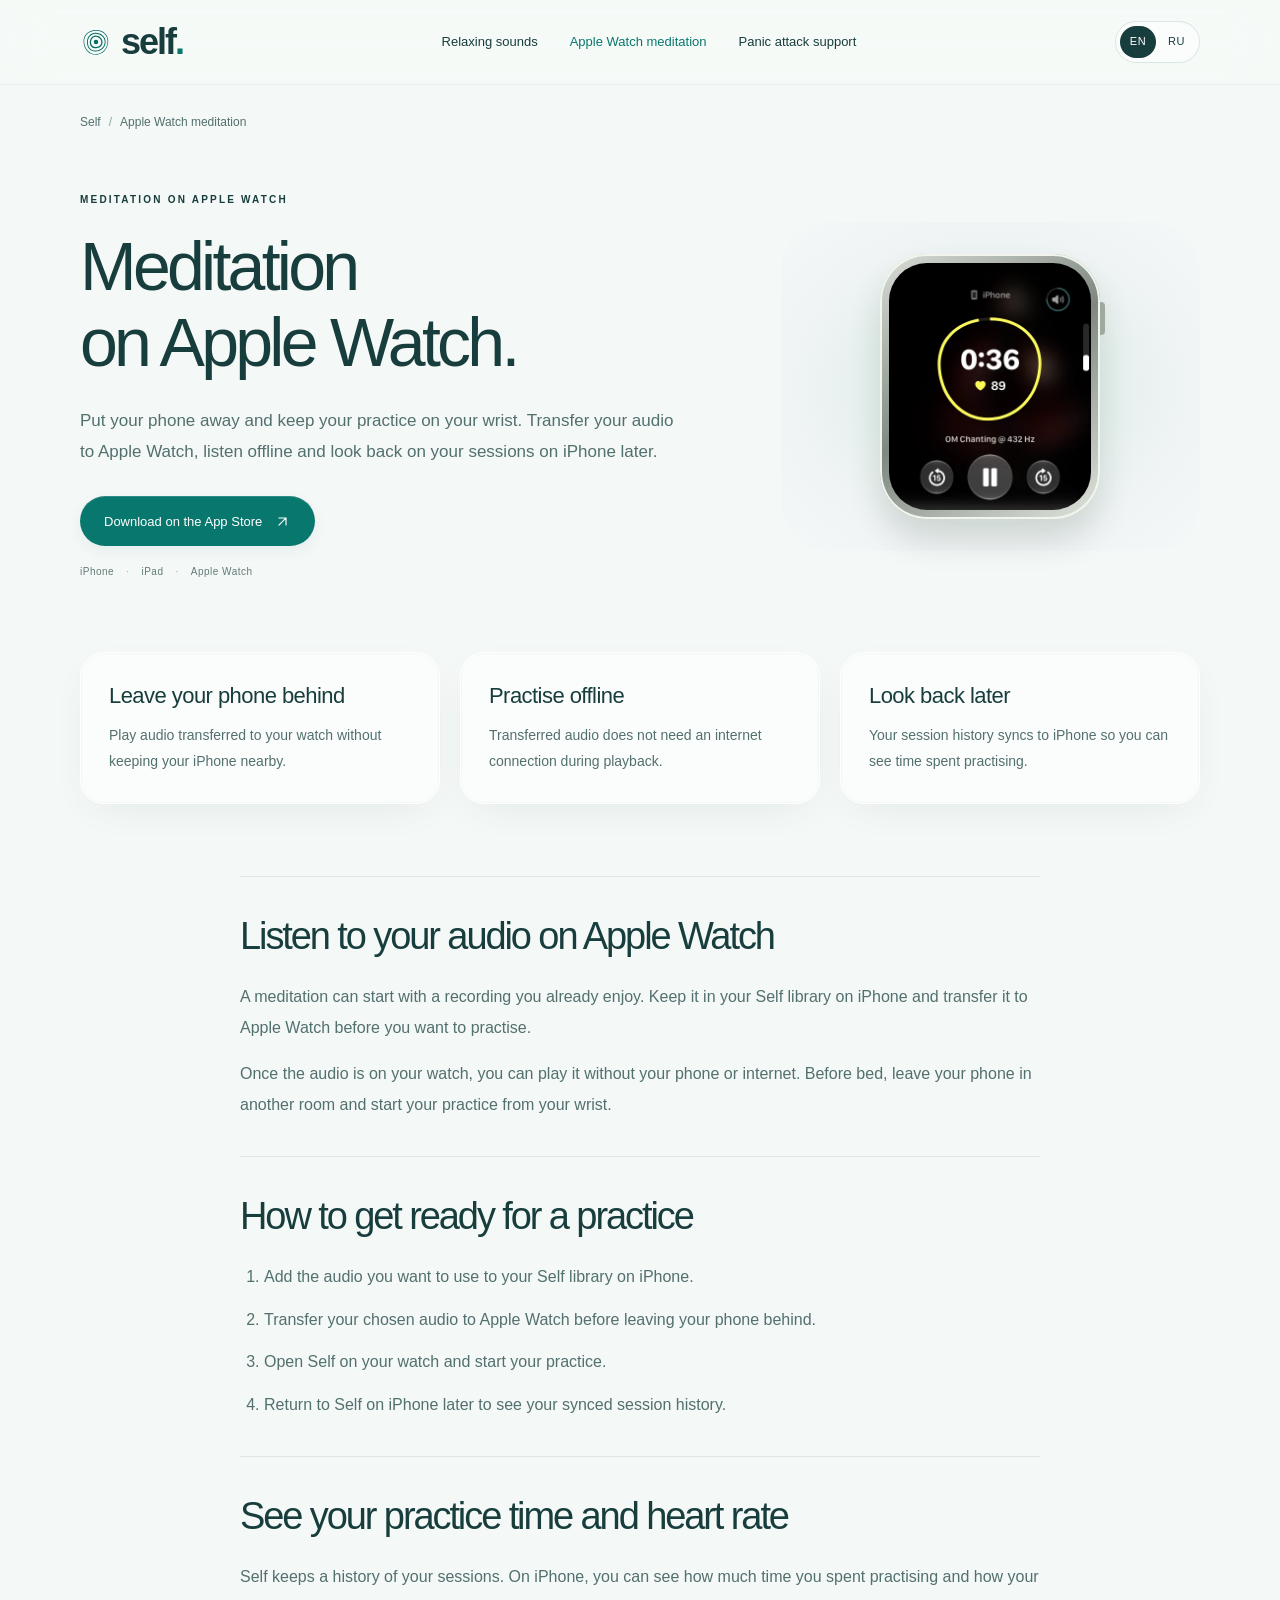
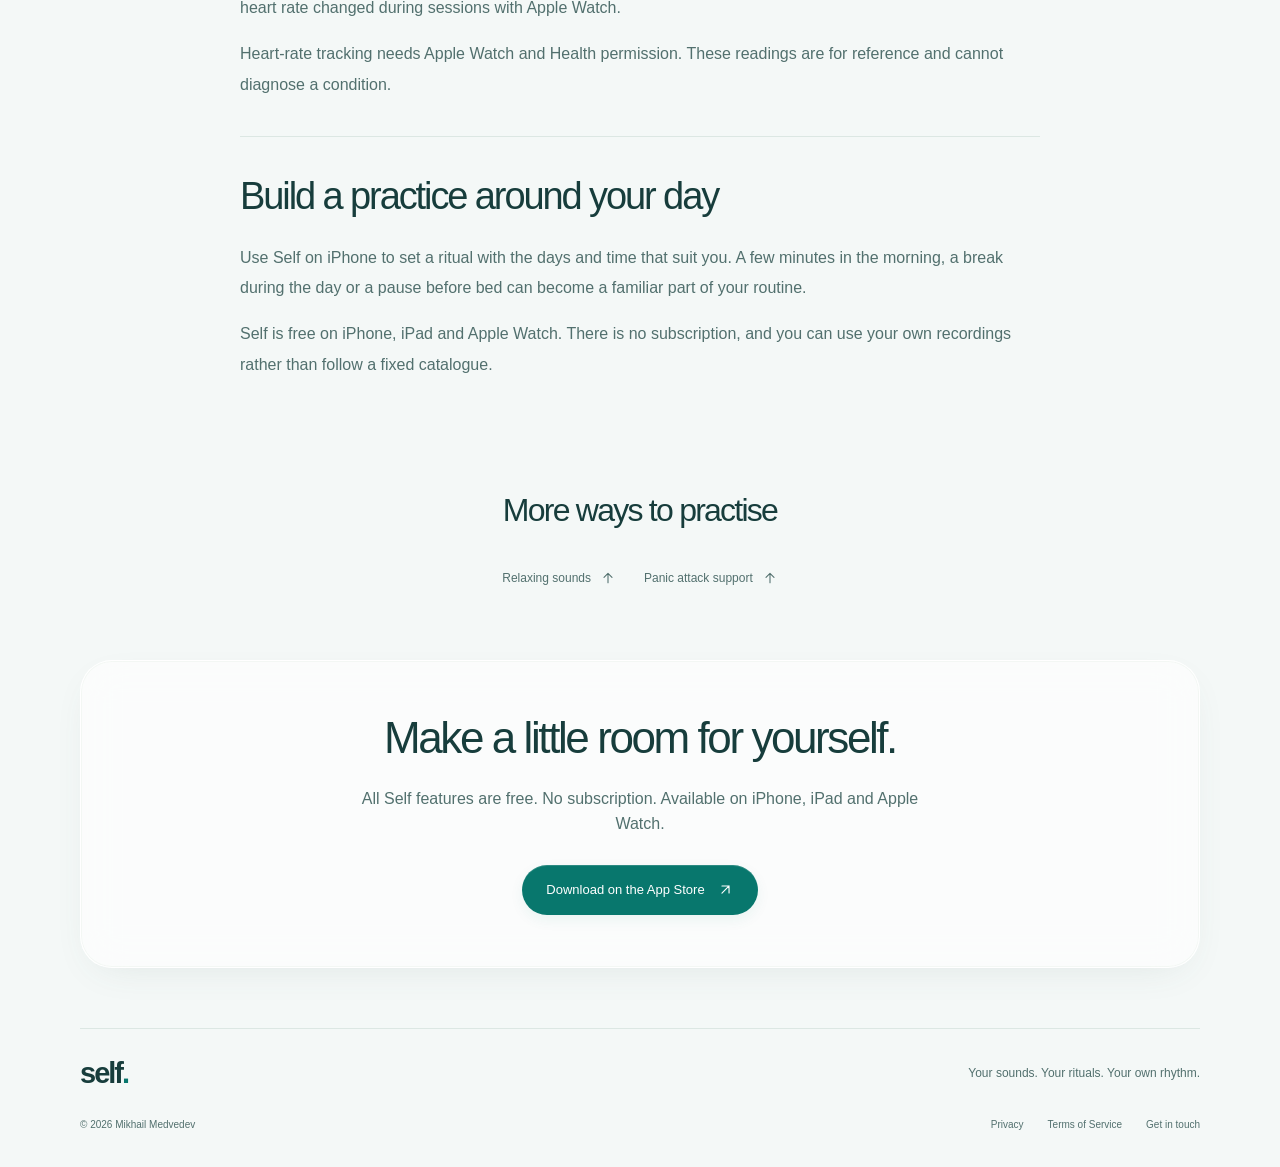
==== commit 0a041220: "Fix name for copyright" ====
--- a/apple-watch-meditation/index.html
+++ b/apple-watch-meditation/index.html
@@ -112,6 +112,6 @@
     <section class="topic-related container" aria-labelledby="related-title"><h2 id="related-title">More ways to practise</h2><nav class="topic-related-links" aria-label="More ways to practise"><a class="text-link" href="../relaxing-sounds/">Relaxing sounds<svg class="icon" aria-hidden="true"><use href="#i-arrow"/></svg></a><a class="text-link" href="../panic-attack-support/">Panic attack support<svg class="icon" aria-hidden="true"><use href="#i-arrow"/></svg></a></nav></section>
     <section class="topic-closing container glass-surface" aria-labelledby="closing-title"><h2 id="closing-title">Make a little room for yourself.</h2><p>All Self features are free. No subscription. Available on iPhone, iPad and Apple Watch.</p><a class="button button-primary" href="https://apps.apple.com/app/id6794390672" target="_blank" rel="noopener noreferrer" data-analytics-event="download_app_apple-watch-meditation_closing" data-goatcounter-click="download_app_apple-watch-meditation_closing_en" data-goatcounter-title="App Store: apple-watch-meditation_closing" data-goatcounter-no-session="1"><span>Download on the App Store</span><svg class="icon" aria-hidden="true"><use href="#i-external"/></svg></a></section>
   </main>
-  <footer class="site-footer container"><div class="footer-top"><a class="wordmark" href="../" aria-label="Self"><span>self<span class="wordmark-dot">.</span></span></a><p>Your sounds. Your rituals. Your own rhythm.</p></div><div class="footer-bottom"><span>© <span data-year>2026</span> Developer</span><nav aria-label="Useful links"><a href="../privacy/">Privacy</a><a href="../terms/">Terms of Service</a><a href="mailto:codedbear@icloud.com">Get in touch</a></nav></div></footer>
+  <footer class="site-footer container"><div class="footer-top"><a class="wordmark" href="../" aria-label="Self"><span>self<span class="wordmark-dot">.</span></span></a><p>Your sounds. Your rituals. Your own rhythm.</p></div><div class="footer-bottom"><span>© <span data-year>2026</span> Mikhail Medvedev</span><nav aria-label="Useful links"><a href="../privacy/">Privacy</a><a href="../terms/">Terms of Service</a><a href="mailto:codedbear@icloud.com">Get in touch</a></nav></div></footer>
 </body>
 </html>
